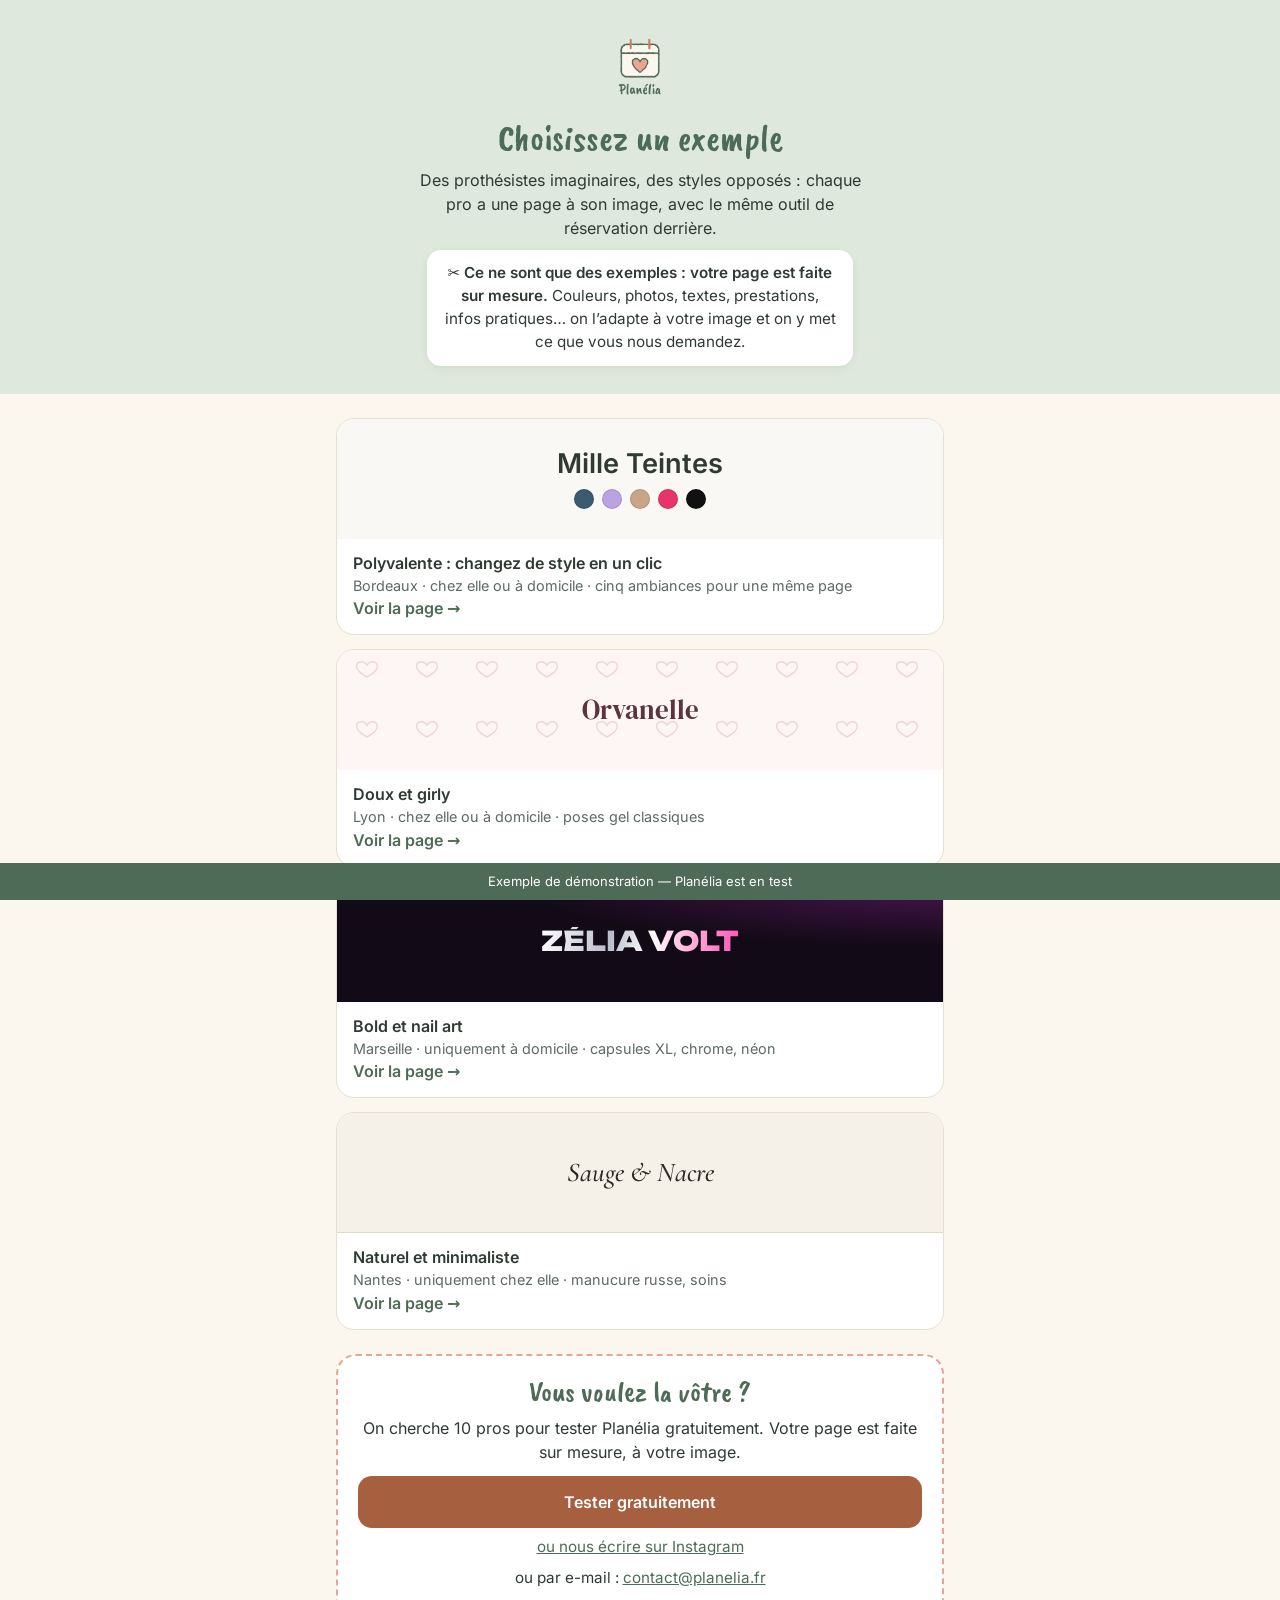
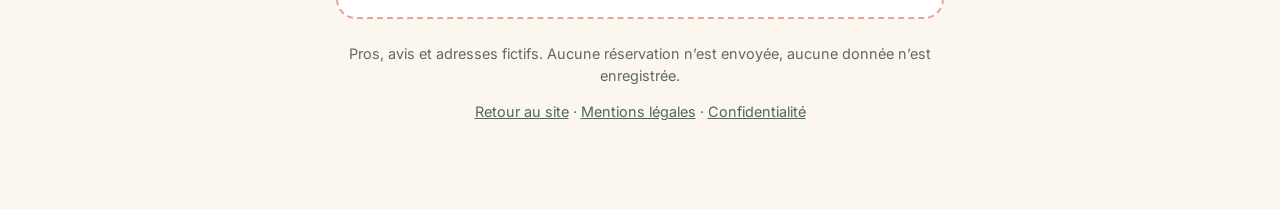
==== demo/index.html @ 1a38d979 "Web Analytics : jeton du site planelia.fr (public, visible dans la page) Co-Authored-By: Claude Opus" ====
<!doctype html>
<html lang="fr">
<head>
<meta charset="utf-8">
<meta http-equiv="Content-Security-Policy" content="default-src 'self'; script-src 'self' https://static.cloudflareinsights.com; style-src 'self' 'unsafe-inline'; img-src 'self' data:; font-src 'self'; connect-src https://cloudflareinsights.com; object-src 'none'; base-uri 'none'; form-action 'none'">
<meta name="viewport" content="width=device-width, initial-scale=1">
<meta name="robots" content="noindex">
<title>Planélia — exemples de pages</title>
<meta property="og:title" content="Planélia — exemples de pages de réservation">
<meta property="og:description" content="Quatre pros imaginaires, quatre styles : votre page est faite sur mesure, à votre image.">
<meta property="og:url" content="https://planelia.fr/demo/">
<meta property="og:type" content="website">
<meta property="og:site_name" content="Planélia">
<meta property="og:image" content="https://planelia.fr/og.png">
<meta property="og:image:width" content="1200">
<meta property="og:image:height" content="630">
<meta name="twitter:card" content="summary_large_image">
<link rel="icon" href="../logo.png">
<link rel="stylesheet" href="../assets/fonts/polices.css">
<style>
:root{--sauge:#4d6b57;--sauge-clair:#dfe8dc;--creme:#fbf6ee;--terra-fonce:#a65f3f;--texte:#2f3a33;--doux:#5f6a63}
*{box-sizing:border-box}
body{margin:0;background:var(--creme);color:var(--texte);font:16px/1.5 Inter,system-ui,sans-serif;padding-bottom:72px}
main{max-width:640px;margin:0 auto;padding:0 16px}
header{background:var(--sauge-clair);text-align:center;padding:24px 16px 28px}
.logo{display:inline-block}
header img{width:84px;height:84px}
h1{font:400 2.3rem/1.1 "Caveat Brush",cursive;color:var(--sauge);margin:4px 0 0}
header p{margin:10px auto 0;max-width:28em}
.cartes{display:grid;gap:14px;margin:24px 0}
.ex{display:block;text-decoration:none;color:inherit;border-radius:18px;overflow:hidden;border:1px solid #e6dfd3;background:#fff}
.ex .apercu{height:120px;display:grid;place-items:center;padding:12px;text-align:center}
.ex .apercu b{font-size:1.7rem;line-height:1.1}
.ex .txt{padding:12px 16px 14px}
.ex .txt span{color:var(--doux);font-size:.9rem;display:block}
.ex .txt em{font-style:normal;color:var(--sauge);font-weight:600}
.lea{background:#fdf6f5 url("data:image/svg+xml,%3Csvg xmlns='http://www.w3.org/2000/svg' width='60' height='60' fill='none' stroke='%23f0d6da' stroke-width='1.5'%3E%3Cpath d='M30 15c-4-6-12-3-10 3 1 4 10 9 10 9s9-5 10-9c2-6-6-9-10-3z'/%3E%3C/svg%3E")}
.lea b{font-family:"DM Serif Display",serif;font-weight:400;color:#5b3442}
.nova{background:radial-gradient(120% 90% at 100% 0,#4a1550,transparent 60%),#120a16}
.nova b{font-family:Unbounded,sans-serif;font-weight:800;text-transform:uppercase;background:linear-gradient(100deg,#fff,#b9bccb 35%,#fff 55%,#ff4fb0);-webkit-background-clip:text;background-clip:text;color:transparent}
.brin{background:#f6f1e8;border-bottom:1px solid #e1d9c8}
.brin b{font-family:"Cormorant Garamond",serif;font-style:italic;font-weight:500;color:#2b2a24;font-size:2rem}
.poly{background:#faf8f5}
.poly .pastilles{display:flex;gap:8px;justify-content:center;margin-top:10px}
.poly .pastilles i{width:20px;height:20px;border-radius:50%;border:1px solid rgba(0,0,0,.12)}
.poly b{font-family:Inter,system-ui,sans-serif;font-weight:600;color:var(--texte);font-size:1.5rem}
.mesure{background:#fff;border-radius:14px;padding:12px 16px;font-size:.95rem;box-shadow:0 2px 10px rgba(0,0,0,.06)}
.pro{background:#fff;border:2px dashed var(--rose,#e8a596);border-radius:20px;padding:20px;margin:24px 0;text-align:center}
.pro b{font:400 1.8rem/1.1 "Caveat Brush",cursive;color:var(--sauge)}
.pro p{margin:8px 0}
.pro .go{display:block;background:var(--terra-fonce);color:#fff;text-decoration:none;font-weight:600;border-radius:14px;padding:14px;margin-top:12px}
.pro .mail{font-size:.95rem}
.pro .mail a{color:var(--sauge)}
.note{color:var(--doux);font-size:.9rem;text-align:center}
.note a{color:var(--sauge)}
.bandeau{position:fixed;left:0;right:0;bottom:0;background:var(--sauge);color:#fff;text-align:center;font-size:13px;padding:9px 16px}
.bandeau a{color:#fff}
</style>
</head>
<body>
<header>
  <a class="logo" href="https://planelia.fr/"><img src="../logo.png" alt="Planélia, accueil"></a>
  <h1>Choisissez un exemple</h1>
  <p>Des prothésistes imaginaires, des styles opposés : chaque pro a une page à son image, avec le même outil de réservation derrière.</p>
  <p class="mesure">✂️ <b>Ce ne sont que des exemples&nbsp;: votre page est faite sur mesure.</b> Couleurs, photos, textes, prestations, infos pratiques… on l’adapte à votre image et on y met ce que vous nous demandez.</p>
</header>
<main>
  <div class="cartes">
    <a class="ex" href="polyvalente/index.html"><div class="apercu poly"><div><b>Mille Teintes</b><div class="pastilles" aria-hidden="true"><i style="background:#3d5a73"></i><i style="background:#b9a3e3"></i><i style="background:#c9a487"></i><i style="background:#e8336b"></i><i style="background:#111111"></i></div></div></div>
      <div class="txt"><strong>Polyvalente : changez de style en un clic</strong><span>Bordeaux · chez elle ou à domicile · cinq ambiances pour une même page</span><em>Voir la page →</em></div></a>
    <a class="ex" href="lea/index.html"><div class="apercu lea"><b>Orvanelle</b></div>
      <div class="txt"><strong>Doux et girly</strong><span>Lyon · chez elle ou à domicile · poses gel classiques</span><em>Voir la page →</em></div></a>
    <a class="ex" href="zelia/index.html"><div class="apercu nova"><b>Zélia Volt</b></div>
      <div class="txt"><strong>Bold et nail art</strong><span>Marseille · uniquement à domicile · capsules XL, chrome, néon</span><em>Voir la page →</em></div></a>
    <a class="ex" href="olive/index.html"><div class="apercu brin"><b>Sauge &amp; Nacre</b></div>
      <div class="txt"><strong>Naturel et minimaliste</strong><span>Nantes · uniquement chez elle · manucure russe, soins</span><em>Voir la page →</em></div></a>
  </div>
  <div class="pro"><b>Vous voulez la vôtre ?</b><p>On cherche 10&nbsp;pros pour tester Planélia gratuitement. Votre page est faite sur mesure, à votre image.</p><a class="go" href="https://tally.so/r/gDRAOJ?ref=demo" rel="noopener">Tester gratuitement</a><p class="mail"><a href="https://www.instagram.com/planelia.fr/" rel="noopener">ou nous écrire sur Instagram</a></p><p class="mail">ou par e-mail : <a href="mailto:contact@planelia.fr">contact@planelia.fr</a></p></div>
  <p class="note">Pros, avis et adresses fictifs. Aucune réservation n’est envoyée, aucune donnée n’est enregistrée.</p>
  <p class="note"><a href="../index.html">Retour au site</a> · <a href="../mentions-legales.html">Mentions légales</a> · <a href="../confidentialite.html">Confidentialité</a></p>
</main>
<div class="bandeau">Exemple de démonstration — Planélia est en test</div>
<script defer src="https://static.cloudflareinsights.com/beacon.min.js" data-cf-beacon='{"token": "97c04b8fa79a458eb1ad6857334ec16c"}'></script>
</body>
</html>
---- assets/fonts/polices.css ----
/* Polices hébergées sur le site (sous-ensemble latin, licence SIL OFL). Aucune requête vers Google. */
@font-face{font-family:"Caveat Brush";font-style:normal;font-weight:400;font-display:swap;src:url(CaveatBrush-400.woff2) format("woff2");unicode-range:U+0000-00FF, U+0131, U+0152-0153, U+02BB-02BC, U+02C6, U+02DA, U+02DC, U+0304, U+0308, U+0329, U+2000-206F, U+20AC, U+2122, U+2191, U+2193, U+2212, U+2215, U+FEFF, U+FFFD}
@font-face{font-family:"Cormorant Garamond";font-style:italic;font-weight:500;font-display:swap;src:url(CormorantGaramond-i500.woff2) format("woff2");unicode-range:U+0000-00FF, U+0131, U+0152-0153, U+02BB-02BC, U+02C6, U+02DA, U+02DC, U+0304, U+0308, U+0329, U+2000-206F, U+20AC, U+2122, U+2191, U+2193, U+2212, U+2215, U+FEFF, U+FFFD}
@font-face{font-family:"Cormorant Garamond";font-style:normal;font-weight:500;font-display:swap;src:url(CormorantGaramond-500.woff2) format("woff2");unicode-range:U+0000-00FF, U+0131, U+0152-0153, U+02BB-02BC, U+02C6, U+02DA, U+02DC, U+0304, U+0308, U+0329, U+2000-206F, U+20AC, U+2122, U+2191, U+2193, U+2212, U+2215, U+FEFF, U+FFFD}
@font-face{font-family:"DM Serif Display";font-style:normal;font-weight:400;font-display:swap;src:url(DMSerifDisplay-400.woff2) format("woff2");unicode-range:U+0000-00FF, U+0131, U+0152-0153, U+02BB-02BC, U+02C6, U+02DA, U+02DC, U+0304, U+0308, U+0329, U+2000-206F, U+20AC, U+2122, U+2191, U+2193, U+2212, U+2215, U+FEFF, U+FFFD}
@font-face{font-family:"Inter";font-style:normal;font-weight:400;font-display:swap;src:url(Inter-400.woff2) format("woff2");unicode-range:U+0000-00FF, U+0131, U+0152-0153, U+02BB-02BC, U+02C6, U+02DA, U+02DC, U+0304, U+0308, U+0329, U+2000-206F, U+20AC, U+2122, U+2191, U+2193, U+2212, U+2215, U+FEFF, U+FFFD}
@font-face{font-family:"Inter";font-style:normal;font-weight:500;font-display:swap;src:url(Inter-400.woff2) format("woff2");unicode-range:U+0000-00FF, U+0131, U+0152-0153, U+02BB-02BC, U+02C6, U+02DA, U+02DC, U+0304, U+0308, U+0329, U+2000-206F, U+20AC, U+2122, U+2191, U+2193, U+2212, U+2215, U+FEFF, U+FFFD}
@font-face{font-family:"Inter";font-style:normal;font-weight:600;font-display:swap;src:url(Inter-400.woff2) format("woff2");unicode-range:U+0000-00FF, U+0131, U+0152-0153, U+02BB-02BC, U+02C6, U+02DA, U+02DC, U+0304, U+0308, U+0329, U+2000-206F, U+20AC, U+2122, U+2191, U+2193, U+2212, U+2215, U+FEFF, U+FFFD}
@font-face{font-family:"Jost";font-style:normal;font-weight:400;font-display:swap;src:url(Jost-400.woff2) format("woff2");unicode-range:U+0000-00FF, U+0131, U+0152-0153, U+02BB-02BC, U+02C6, U+02DA, U+02DC, U+0304, U+0308, U+0329, U+2000-206F, U+20AC, U+2122, U+2191, U+2193, U+2212, U+2215, U+FEFF, U+FFFD}
@font-face{font-family:"Jost";font-style:normal;font-weight:500;font-display:swap;src:url(Jost-400.woff2) format("woff2");unicode-range:U+0000-00FF, U+0131, U+0152-0153, U+02BB-02BC, U+02C6, U+02DA, U+02DC, U+0304, U+0308, U+0329, U+2000-206F, U+20AC, U+2122, U+2191, U+2193, U+2212, U+2215, U+FEFF, U+FFFD}
@font-face{font-family:"Space Grotesk";font-style:normal;font-weight:400;font-display:swap;src:url(SpaceGrotesk-400.woff2) format("woff2");unicode-range:U+0000-00FF, U+0131, U+0152-0153, U+02BB-02BC, U+02C6, U+02DA, U+02DC, U+0304, U+0308, U+0329, U+2000-206F, U+20AC, U+2122, U+2191, U+2193, U+2212, U+2215, U+FEFF, U+FFFD}
@font-face{font-family:"Space Grotesk";font-style:normal;font-weight:500;font-display:swap;src:url(SpaceGrotesk-400.woff2) format("woff2");unicode-range:U+0000-00FF, U+0131, U+0152-0153, U+02BB-02BC, U+02C6, U+02DA, U+02DC, U+0304, U+0308, U+0329, U+2000-206F, U+20AC, U+2122, U+2191, U+2193, U+2212, U+2215, U+FEFF, U+FFFD}
@font-face{font-family:"Space Grotesk";font-style:normal;font-weight:700;font-display:swap;src:url(SpaceGrotesk-400.woff2) format("woff2");unicode-range:U+0000-00FF, U+0131, U+0152-0153, U+02BB-02BC, U+02C6, U+02DA, U+02DC, U+0304, U+0308, U+0329, U+2000-206F, U+20AC, U+2122, U+2191, U+2193, U+2212, U+2215, U+FEFF, U+FFFD}
@font-face{font-family:"Unbounded";font-style:normal;font-weight:800;font-display:swap;src:url(Unbounded-800.woff2) format("woff2");unicode-range:U+0000-00FF, U+0131, U+0152-0153, U+02BB-02BC, U+02C6, U+02DA, U+02DC, U+0304, U+0308, U+0329, U+2000-206F, U+20AC, U+2122, U+2191, U+2193, U+2212, U+2215, U+FEFF, U+FFFD}
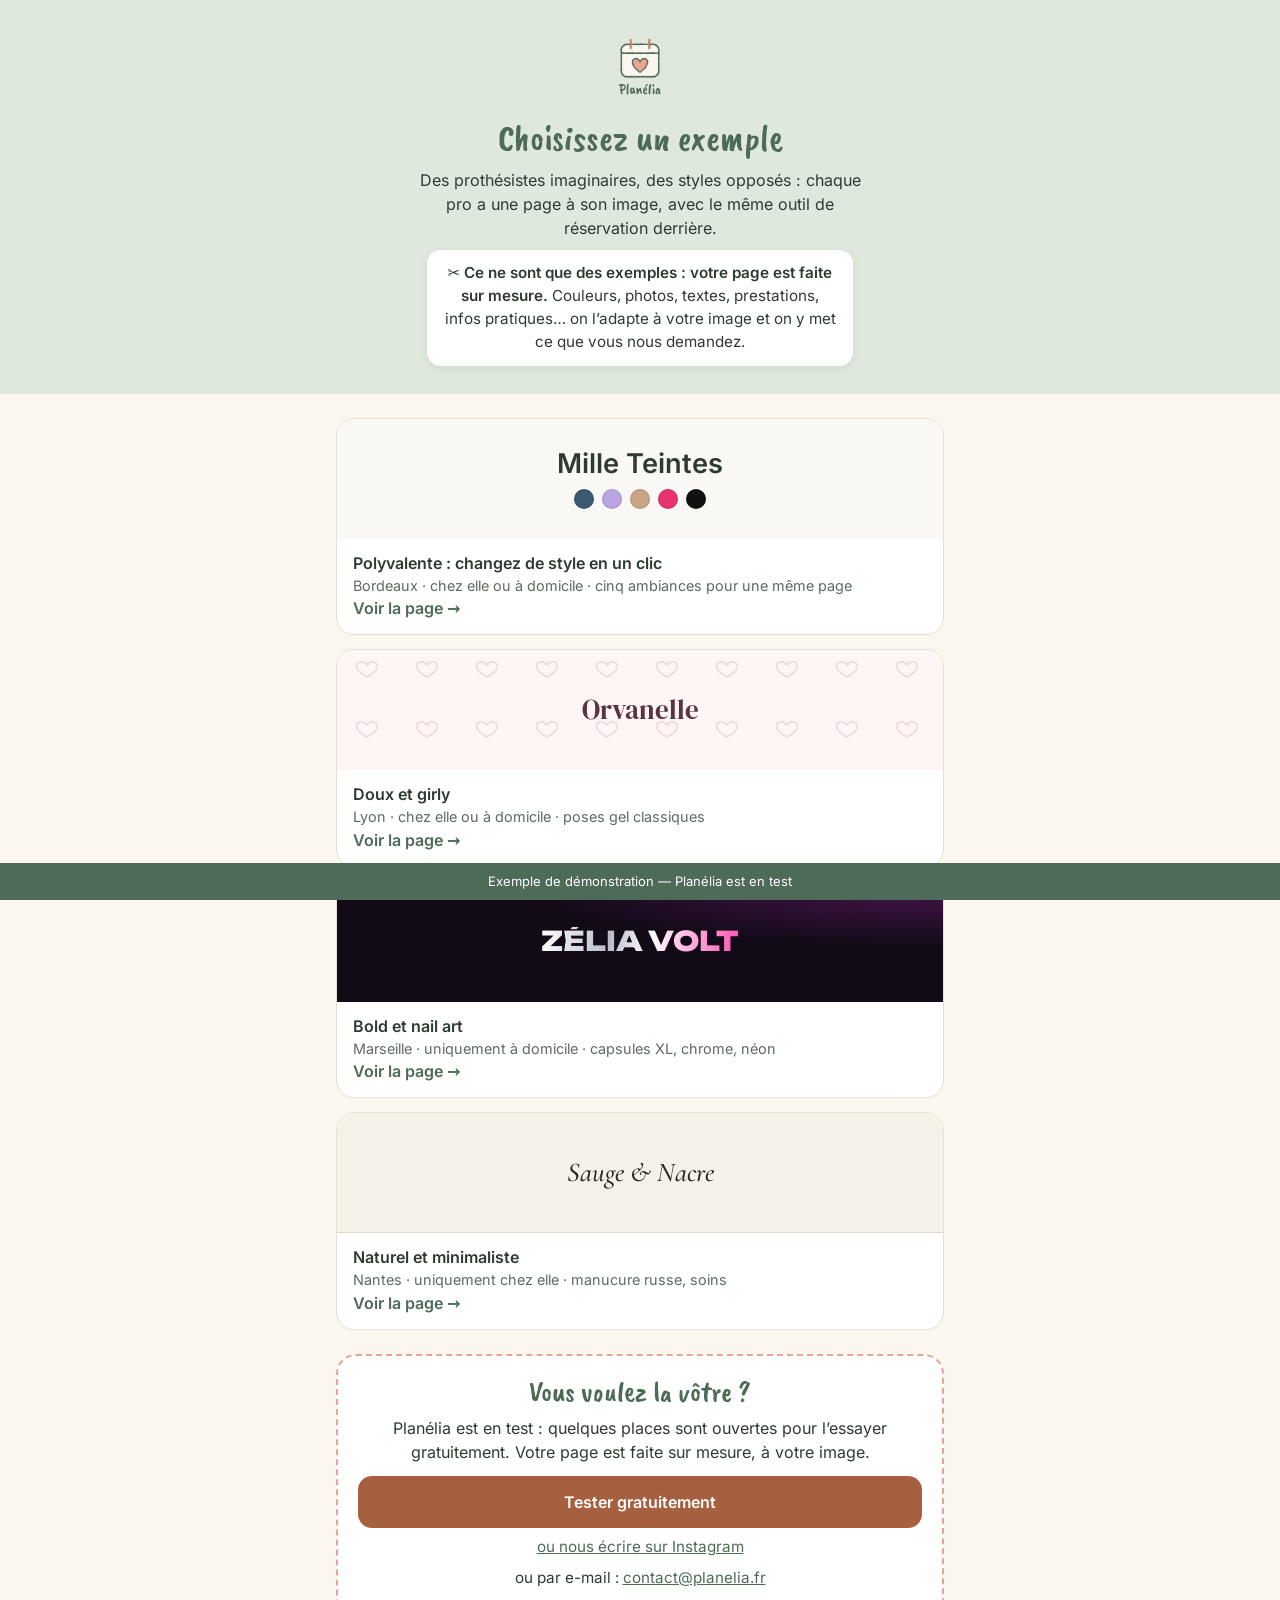
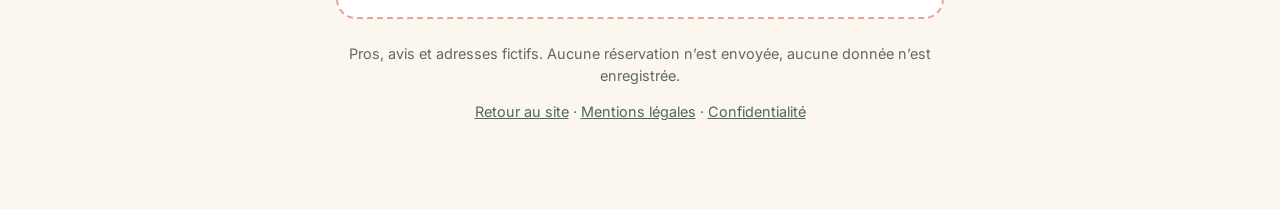
==== commit 6674eedf: "Parcours gratuit SITE-1 : plus d'abonnement ni de prix annoncé, places limitées sans nombre, sans ca" ====
--- a/demo/index.html
+++ b/demo/index.html
@@ -1,85 +1,85 @@
-<!doctype html>
-<html lang="fr">
-<head>
-<meta charset="utf-8">
-<meta http-equiv="Content-Security-Policy" content="default-src 'self'; script-src 'self' https://static.cloudflareinsights.com; style-src 'self' 'unsafe-inline'; img-src 'self' data:; font-src 'self'; connect-src https://cloudflareinsights.com; object-src 'none'; base-uri 'none'; form-action 'none'">
-<meta name="viewport" content="width=device-width, initial-scale=1">
-<meta name="robots" content="noindex">
-<title>Planélia — exemples de pages</title>
-<meta property="og:title" content="Planélia — exemples de pages de réservation">
-<meta property="og:description" content="Quatre pros imaginaires, quatre styles : votre page est faite sur mesure, à votre image.">
-<meta property="og:url" content="https://planelia.fr/demo/">
-<meta property="og:type" content="website">
-<meta property="og:site_name" content="Planélia">
-<meta property="og:image" content="https://planelia.fr/og.png">
-<meta property="og:image:width" content="1200">
-<meta property="og:image:height" content="630">
-<meta name="twitter:card" content="summary_large_image">
-<link rel="icon" href="../logo.png">
-<link rel="stylesheet" href="../assets/fonts/polices.css">
-<style>
-:root{--sauge:#4d6b57;--sauge-clair:#dfe8dc;--creme:#fbf6ee;--terra-fonce:#a65f3f;--texte:#2f3a33;--doux:#5f6a63}
-*{box-sizing:border-box}
-body{margin:0;background:var(--creme);color:var(--texte);font:16px/1.5 Inter,system-ui,sans-serif;padding-bottom:72px}
-main{max-width:640px;margin:0 auto;padding:0 16px}
-header{background:var(--sauge-clair);text-align:center;padding:24px 16px 28px}
-.logo{display:inline-block}
-header img{width:84px;height:84px}
-h1{font:400 2.3rem/1.1 "Caveat Brush",cursive;color:var(--sauge);margin:4px 0 0}
-header p{margin:10px auto 0;max-width:28em}
-.cartes{display:grid;gap:14px;margin:24px 0}
-.ex{display:block;text-decoration:none;color:inherit;border-radius:18px;overflow:hidden;border:1px solid #e6dfd3;background:#fff}
-.ex .apercu{height:120px;display:grid;place-items:center;padding:12px;text-align:center}
-.ex .apercu b{font-size:1.7rem;line-height:1.1}
-.ex .txt{padding:12px 16px 14px}
-.ex .txt span{color:var(--doux);font-size:.9rem;display:block}
-.ex .txt em{font-style:normal;color:var(--sauge);font-weight:600}
-.lea{background:#fdf6f5 url("data:image/svg+xml,%3Csvg xmlns='http://www.w3.org/2000/svg' width='60' height='60' fill='none' stroke='%23f0d6da' stroke-width='1.5'%3E%3Cpath d='M30 15c-4-6-12-3-10 3 1 4 10 9 10 9s9-5 10-9c2-6-6-9-10-3z'/%3E%3C/svg%3E")}
-.lea b{font-family:"DM Serif Display",serif;font-weight:400;color:#5b3442}
-.nova{background:radial-gradient(120% 90% at 100% 0,#4a1550,transparent 60%),#120a16}
-.nova b{font-family:Unbounded,sans-serif;font-weight:800;text-transform:uppercase;background:linear-gradient(100deg,#fff,#b9bccb 35%,#fff 55%,#ff4fb0);-webkit-background-clip:text;background-clip:text;color:transparent}
-.brin{background:#f6f1e8;border-bottom:1px solid #e1d9c8}
-.brin b{font-family:"Cormorant Garamond",serif;font-style:italic;font-weight:500;color:#2b2a24;font-size:2rem}
-.poly{background:#faf8f5}
-.poly .pastilles{display:flex;gap:8px;justify-content:center;margin-top:10px}
-.poly .pastilles i{width:20px;height:20px;border-radius:50%;border:1px solid rgba(0,0,0,.12)}
-.poly b{font-family:Inter,system-ui,sans-serif;font-weight:600;color:var(--texte);font-size:1.5rem}
-.mesure{background:#fff;border-radius:14px;padding:12px 16px;font-size:.95rem;box-shadow:0 2px 10px rgba(0,0,0,.06)}
-.pro{background:#fff;border:2px dashed var(--rose,#e8a596);border-radius:20px;padding:20px;margin:24px 0;text-align:center}
-.pro b{font:400 1.8rem/1.1 "Caveat Brush",cursive;color:var(--sauge)}
-.pro p{margin:8px 0}
-.pro .go{display:block;background:var(--terra-fonce);color:#fff;text-decoration:none;font-weight:600;border-radius:14px;padding:14px;margin-top:12px}
-.pro .mail{font-size:.95rem}
-.pro .mail a{color:var(--sauge)}
-.note{color:var(--doux);font-size:.9rem;text-align:center}
-.note a{color:var(--sauge)}
-.bandeau{position:fixed;left:0;right:0;bottom:0;background:var(--sauge);color:#fff;text-align:center;font-size:13px;padding:9px 16px}
-.bandeau a{color:#fff}
-</style>
-</head>
-<body>
-<header>
-  <a class="logo" href="https://planelia.fr/"><img src="../logo.png" alt="Planélia, accueil"></a>
-  <h1>Choisissez un exemple</h1>
-  <p>Des prothésistes imaginaires, des styles opposés : chaque pro a une page à son image, avec le même outil de réservation derrière.</p>
-  <p class="mesure">✂️ <b>Ce ne sont que des exemples&nbsp;: votre page est faite sur mesure.</b> Couleurs, photos, textes, prestations, infos pratiques… on l’adapte à votre image et on y met ce que vous nous demandez.</p>
-</header>
-<main>
-  <div class="cartes">
-    <a class="ex" href="polyvalente/index.html"><div class="apercu poly"><div><b>Mille Teintes</b><div class="pastilles" aria-hidden="true"><i style="background:#3d5a73"></i><i style="background:#b9a3e3"></i><i style="background:#c9a487"></i><i style="background:#e8336b"></i><i style="background:#111111"></i></div></div></div>
-      <div class="txt"><strong>Polyvalente : changez de style en un clic</strong><span>Bordeaux · chez elle ou à domicile · cinq ambiances pour une même page</span><em>Voir la page →</em></div></a>
-    <a class="ex" href="lea/index.html"><div class="apercu lea"><b>Orvanelle</b></div>
-      <div class="txt"><strong>Doux et girly</strong><span>Lyon · chez elle ou à domicile · poses gel classiques</span><em>Voir la page →</em></div></a>
-    <a class="ex" href="zelia/index.html"><div class="apercu nova"><b>Zélia Volt</b></div>
-      <div class="txt"><strong>Bold et nail art</strong><span>Marseille · uniquement à domicile · capsules XL, chrome, néon</span><em>Voir la page →</em></div></a>
-    <a class="ex" href="olive/index.html"><div class="apercu brin"><b>Sauge &amp; Nacre</b></div>
-      <div class="txt"><strong>Naturel et minimaliste</strong><span>Nantes · uniquement chez elle · manucure russe, soins</span><em>Voir la page →</em></div></a>
-  </div>
-  <div class="pro"><b>Vous voulez la vôtre ?</b><p>On cherche 10&nbsp;pros pour tester Planélia gratuitement. Votre page est faite sur mesure, à votre image.</p><a class="go" href="https://tally.so/r/gDRAOJ?ref=demo" rel="noopener">Tester gratuitement</a><p class="mail"><a href="https://www.instagram.com/planelia.fr/" rel="noopener">ou nous écrire sur Instagram</a></p><p class="mail">ou par e-mail : <a href="mailto:contact@planelia.fr">contact@planelia.fr</a></p></div>
-  <p class="note">Pros, avis et adresses fictifs. Aucune réservation n’est envoyée, aucune donnée n’est enregistrée.</p>
-  <p class="note"><a href="../index.html">Retour au site</a> · <a href="../mentions-legales.html">Mentions légales</a> · <a href="../confidentialite.html">Confidentialité</a></p>
-</main>
-<div class="bandeau">Exemple de démonstration — Planélia est en test</div>
-<script defer src="https://static.cloudflareinsights.com/beacon.min.js" data-cf-beacon='{"token": "97c04b8fa79a458eb1ad6857334ec16c"}'></script>
-</body>
-</html>
+<!doctype html>
+<html lang="fr">
+<head>
+<meta charset="utf-8">
+<meta http-equiv="Content-Security-Policy" content="default-src 'self'; script-src 'self' https://static.cloudflareinsights.com; style-src 'self' 'unsafe-inline'; img-src 'self' data:; font-src 'self'; connect-src https://cloudflareinsights.com; object-src 'none'; base-uri 'none'; form-action 'none'">
+<meta name="viewport" content="width=device-width, initial-scale=1">
+<meta name="robots" content="noindex">
+<title>Planélia — exemples de pages</title>
+<meta property="og:title" content="Planélia — exemples de pages de réservation">
+<meta property="og:description" content="Quatre pros imaginaires, quatre styles : votre page est faite sur mesure, à votre image.">
+<meta property="og:url" content="https://planelia.fr/demo/">
+<meta property="og:type" content="website">
+<meta property="og:site_name" content="Planélia">
+<meta property="og:image" content="https://planelia.fr/og.png">
+<meta property="og:image:width" content="1200">
+<meta property="og:image:height" content="630">
+<meta name="twitter:card" content="summary_large_image">
+<link rel="icon" href="../logo.png">
+<link rel="stylesheet" href="../assets/fonts/polices.css">
+<style>
+:root{--sauge:#4d6b57;--sauge-clair:#dfe8dc;--creme:#fbf6ee;--terra-fonce:#a65f3f;--texte:#2f3a33;--doux:#5f6a63}
+*{box-sizing:border-box}
+body{margin:0;background:var(--creme);color:var(--texte);font:16px/1.5 Inter,system-ui,sans-serif;padding-bottom:72px}
+main{max-width:640px;margin:0 auto;padding:0 16px}
+header{background:var(--sauge-clair);text-align:center;padding:24px 16px 28px}
+.logo{display:inline-block}
+header img{width:84px;height:84px}
+h1{font:400 2.3rem/1.1 "Caveat Brush",cursive;color:var(--sauge);margin:4px 0 0}
+header p{margin:10px auto 0;max-width:28em}
+.cartes{display:grid;gap:14px;margin:24px 0}
+.ex{display:block;text-decoration:none;color:inherit;border-radius:18px;overflow:hidden;border:1px solid #e6dfd3;background:#fff}
+.ex .apercu{height:120px;display:grid;place-items:center;padding:12px;text-align:center}
+.ex .apercu b{font-size:1.7rem;line-height:1.1}
+.ex .txt{padding:12px 16px 14px}
+.ex .txt span{color:var(--doux);font-size:.9rem;display:block}
+.ex .txt em{font-style:normal;color:var(--sauge);font-weight:600}
+.lea{background:#fdf6f5 url("data:image/svg+xml,%3Csvg xmlns='http://www.w3.org/2000/svg' width='60' height='60' fill='none' stroke='%23f0d6da' stroke-width='1.5'%3E%3Cpath d='M30 15c-4-6-12-3-10 3 1 4 10 9 10 9s9-5 10-9c2-6-6-9-10-3z'/%3E%3C/svg%3E")}
+.lea b{font-family:"DM Serif Display",serif;font-weight:400;color:#5b3442}
+.nova{background:radial-gradient(120% 90% at 100% 0,#4a1550,transparent 60%),#120a16}
+.nova b{font-family:Unbounded,sans-serif;font-weight:800;text-transform:uppercase;background:linear-gradient(100deg,#fff,#b9bccb 35%,#fff 55%,#ff4fb0);-webkit-background-clip:text;background-clip:text;color:transparent}
+.brin{background:#f6f1e8;border-bottom:1px solid #e1d9c8}
+.brin b{font-family:"Cormorant Garamond",serif;font-style:italic;font-weight:500;color:#2b2a24;font-size:2rem}
+.poly{background:#faf8f5}
+.poly .pastilles{display:flex;gap:8px;justify-content:center;margin-top:10px}
+.poly .pastilles i{width:20px;height:20px;border-radius:50%;border:1px solid rgba(0,0,0,.12)}
+.poly b{font-family:Inter,system-ui,sans-serif;font-weight:600;color:var(--texte);font-size:1.5rem}
+.mesure{background:#fff;border-radius:14px;padding:12px 16px;font-size:.95rem;box-shadow:0 2px 10px rgba(0,0,0,.06)}
+.pro{background:#fff;border:2px dashed var(--rose,#e8a596);border-radius:20px;padding:20px;margin:24px 0;text-align:center}
+.pro b{font:400 1.8rem/1.1 "Caveat Brush",cursive;color:var(--sauge)}
+.pro p{margin:8px 0}
+.pro .go{display:block;background:var(--terra-fonce);color:#fff;text-decoration:none;font-weight:600;border-radius:14px;padding:14px;margin-top:12px}
+.pro .mail{font-size:.95rem}
+.pro .mail a{color:var(--sauge)}
+.note{color:var(--doux);font-size:.9rem;text-align:center}
+.note a{color:var(--sauge)}
+.bandeau{position:fixed;left:0;right:0;bottom:0;background:var(--sauge);color:#fff;text-align:center;font-size:13px;padding:9px 16px}
+.bandeau a{color:#fff}
+</style>
+</head>
+<body>
+<header>
+  <a class="logo" href="https://planelia.fr/"><img src="../logo.png" alt="Planélia, accueil"></a>
+  <h1>Choisissez un exemple</h1>
+  <p>Des prothésistes imaginaires, des styles opposés : chaque pro a une page à son image, avec le même outil de réservation derrière.</p>
+  <p class="mesure">✂️ <b>Ce ne sont que des exemples&nbsp;: votre page est faite sur mesure.</b> Couleurs, photos, textes, prestations, infos pratiques… on l’adapte à votre image et on y met ce que vous nous demandez.</p>
+</header>
+<main>
+  <div class="cartes">
+    <a class="ex" href="polyvalente/index.html"><div class="apercu poly"><div><b>Mille Teintes</b><div class="pastilles" aria-hidden="true"><i style="background:#3d5a73"></i><i style="background:#b9a3e3"></i><i style="background:#c9a487"></i><i style="background:#e8336b"></i><i style="background:#111111"></i></div></div></div>
+      <div class="txt"><strong>Polyvalente : changez de style en un clic</strong><span>Bordeaux · chez elle ou à domicile · cinq ambiances pour une même page</span><em>Voir la page →</em></div></a>
+    <a class="ex" href="lea/index.html"><div class="apercu lea"><b>Orvanelle</b></div>
+      <div class="txt"><strong>Doux et girly</strong><span>Lyon · chez elle ou à domicile · poses gel classiques</span><em>Voir la page →</em></div></a>
+    <a class="ex" href="zelia/index.html"><div class="apercu nova"><b>Zélia Volt</b></div>
+      <div class="txt"><strong>Bold et nail art</strong><span>Marseille · uniquement à domicile · capsules XL, chrome, néon</span><em>Voir la page →</em></div></a>
+    <a class="ex" href="olive/index.html"><div class="apercu brin"><b>Sauge &amp; Nacre</b></div>
+      <div class="txt"><strong>Naturel et minimaliste</strong><span>Nantes · uniquement chez elle · manucure russe, soins</span><em>Voir la page →</em></div></a>
+  </div>
+  <div class="pro"><b>Vous voulez la vôtre ?</b><p>Planélia est en test : quelques places sont ouvertes pour l’essayer gratuitement. Votre page est faite sur mesure, à votre image.</p><a class="go" href="https://tally.so/r/gDRAOJ?ref=demo" rel="noopener">Tester gratuitement</a><p class="mail"><a href="https://www.instagram.com/planelia.fr/" rel="noopener">ou nous écrire sur Instagram</a></p><p class="mail">ou par e-mail : <a href="mailto:contact@planelia.fr">contact@planelia.fr</a></p></div>
+  <p class="note">Pros, avis et adresses fictifs. Aucune réservation n’est envoyée, aucune donnée n’est enregistrée.</p>
+  <p class="note"><a href="../index.html">Retour au site</a> · <a href="../mentions-legales.html">Mentions légales</a> · <a href="../confidentialite.html">Confidentialité</a></p>
+</main>
+<div class="bandeau">Exemple de démonstration — Planélia est en test</div>
+<script defer src="https://static.cloudflareinsights.com/beacon.min.js" data-cf-beacon='{"token": "97c04b8fa79a458eb1ad6857334ec16c"}'></script>
+</body>
+</html>
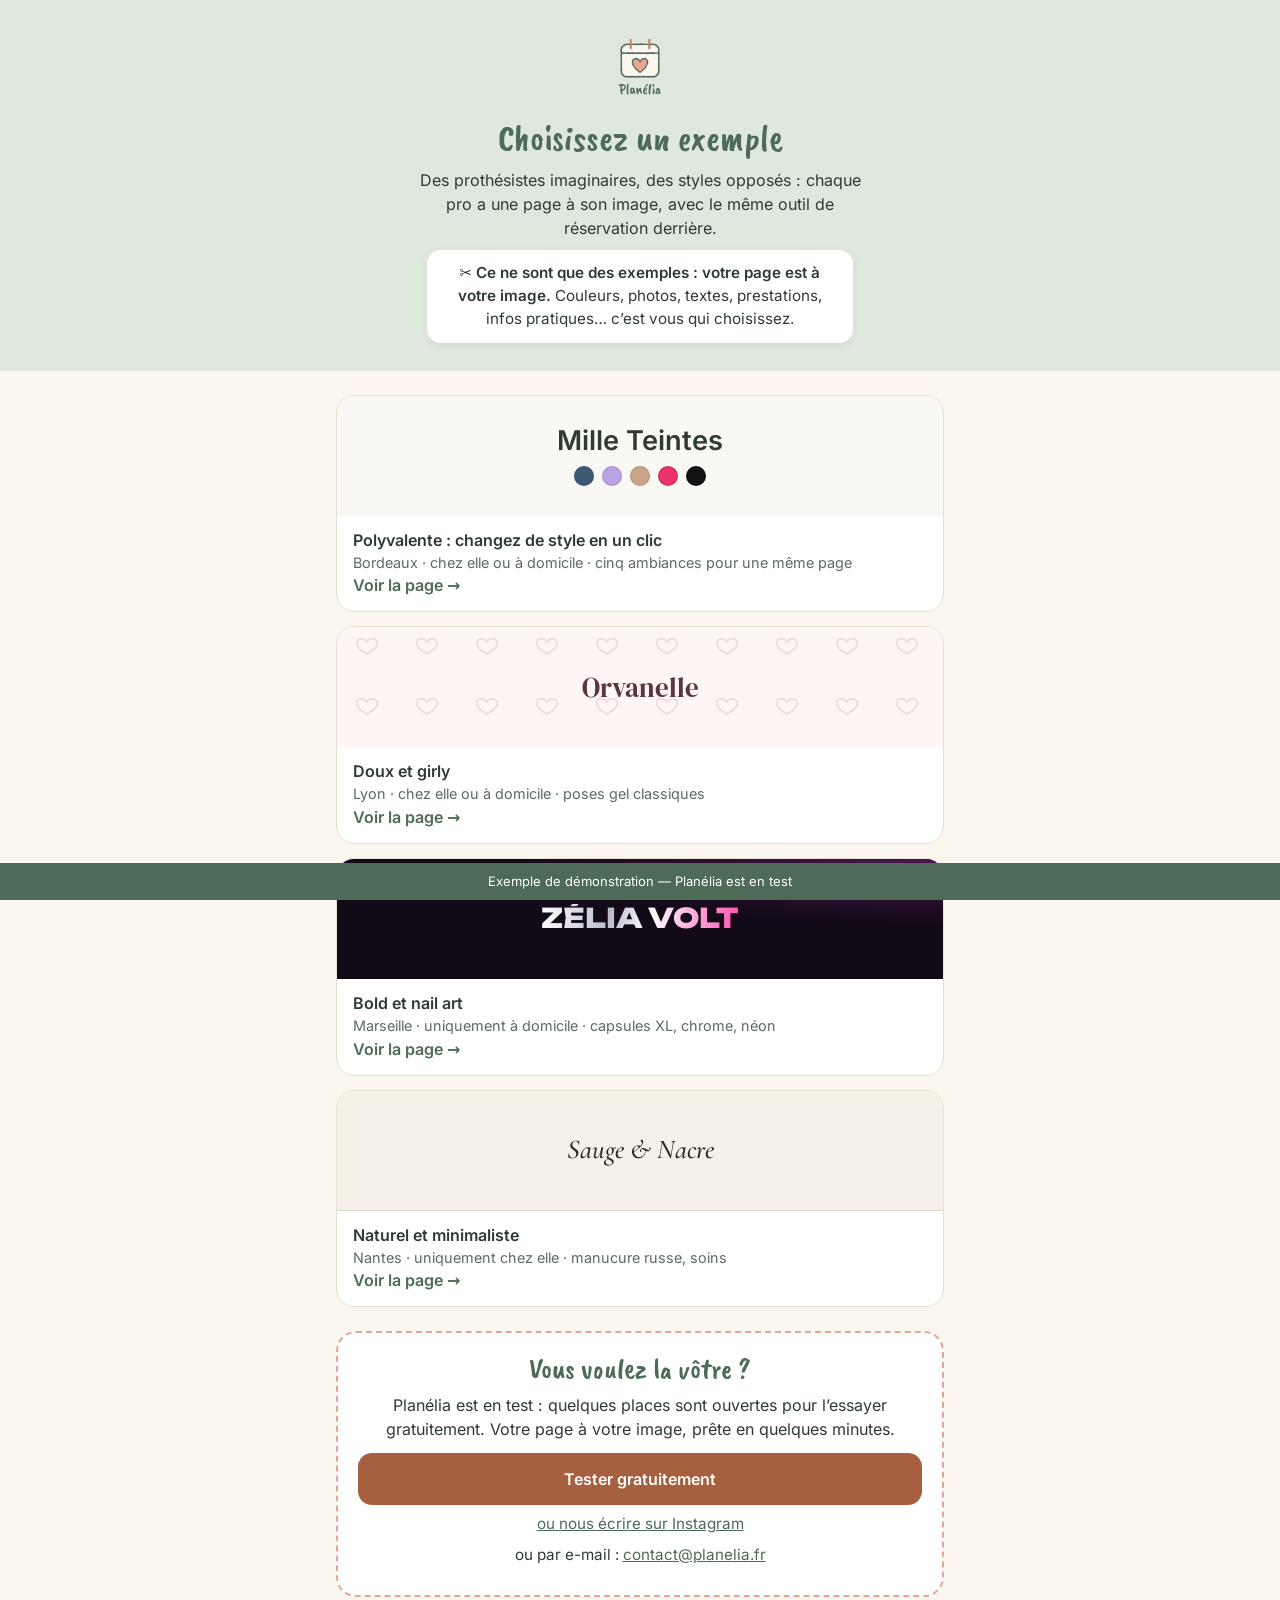
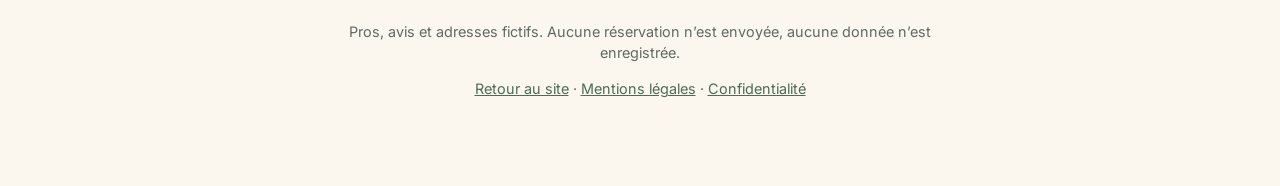
==== commit fd9f6540: "SITE-2 : boutons Tester vers la création de page (rdv.planelia.fr/pro/?creer), FAQ et textes « créée" ====
--- a/demo/index.html
+++ b/demo/index.html
@@ -7,7 +7,7 @@
 <meta name="robots" content="noindex">
 <title>Planélia — exemples de pages</title>
 <meta property="og:title" content="Planélia — exemples de pages de réservation">
-<meta property="og:description" content="Quatre pros imaginaires, quatre styles : votre page est faite sur mesure, à votre image.">
+<meta property="og:description" content="Quatre pros imaginaires, quatre styles : votre page, à votre image.">
 <meta property="og:url" content="https://planelia.fr/demo/">
 <meta property="og:type" content="website">
 <meta property="og:site_name" content="Planélia">
@@ -62,7 +62,7 @@
   <a class="logo" href="https://planelia.fr/"><img src="../logo.png" alt="Planélia, accueil"></a>
   <h1>Choisissez un exemple</h1>
   <p>Des prothésistes imaginaires, des styles opposés : chaque pro a une page à son image, avec le même outil de réservation derrière.</p>
-  <p class="mesure">✂️ <b>Ce ne sont que des exemples&nbsp;: votre page est faite sur mesure.</b> Couleurs, photos, textes, prestations, infos pratiques… on l’adapte à votre image et on y met ce que vous nous demandez.</p>
+  <p class="mesure">✂️ <b>Ce ne sont que des exemples&nbsp;: votre page est à votre image.</b> Couleurs, photos, textes, prestations, infos pratiques… c’est vous qui choisissez.</p>
 </header>
 <main>
   <div class="cartes">
@@ -75,7 +75,7 @@
     <a class="ex" href="olive/index.html"><div class="apercu brin"><b>Sauge &amp; Nacre</b></div>
       <div class="txt"><strong>Naturel et minimaliste</strong><span>Nantes · uniquement chez elle · manucure russe, soins</span><em>Voir la page →</em></div></a>
   </div>
-  <div class="pro"><b>Vous voulez la vôtre ?</b><p>Planélia est en test : quelques places sont ouvertes pour l’essayer gratuitement. Votre page est faite sur mesure, à votre image.</p><a class="go" href="https://tally.so/r/gDRAOJ?ref=demo" rel="noopener">Tester gratuitement</a><p class="mail"><a href="https://www.instagram.com/planelia.fr/" rel="noopener">ou nous écrire sur Instagram</a></p><p class="mail">ou par e-mail : <a href="mailto:contact@planelia.fr">contact@planelia.fr</a></p></div>
+  <div class="pro"><b>Vous voulez la vôtre ?</b><p>Planélia est en test : quelques places sont ouvertes pour l’essayer gratuitement. Votre page à votre image, prête en quelques minutes.</p><a class="go" href="https://rdv.planelia.fr/pro/?creer" rel="noopener">Tester gratuitement</a><p class="mail"><a href="https://www.instagram.com/planelia.fr/" rel="noopener">ou nous écrire sur Instagram</a></p><p class="mail">ou par e-mail : <a href="mailto:contact@planelia.fr">contact@planelia.fr</a></p></div>
   <p class="note">Pros, avis et adresses fictifs. Aucune réservation n’est envoyée, aucune donnée n’est enregistrée.</p>
   <p class="note"><a href="../index.html">Retour au site</a> · <a href="../mentions-legales.html">Mentions légales</a> · <a href="../confidentialite.html">Confidentialité</a></p>
 </main>
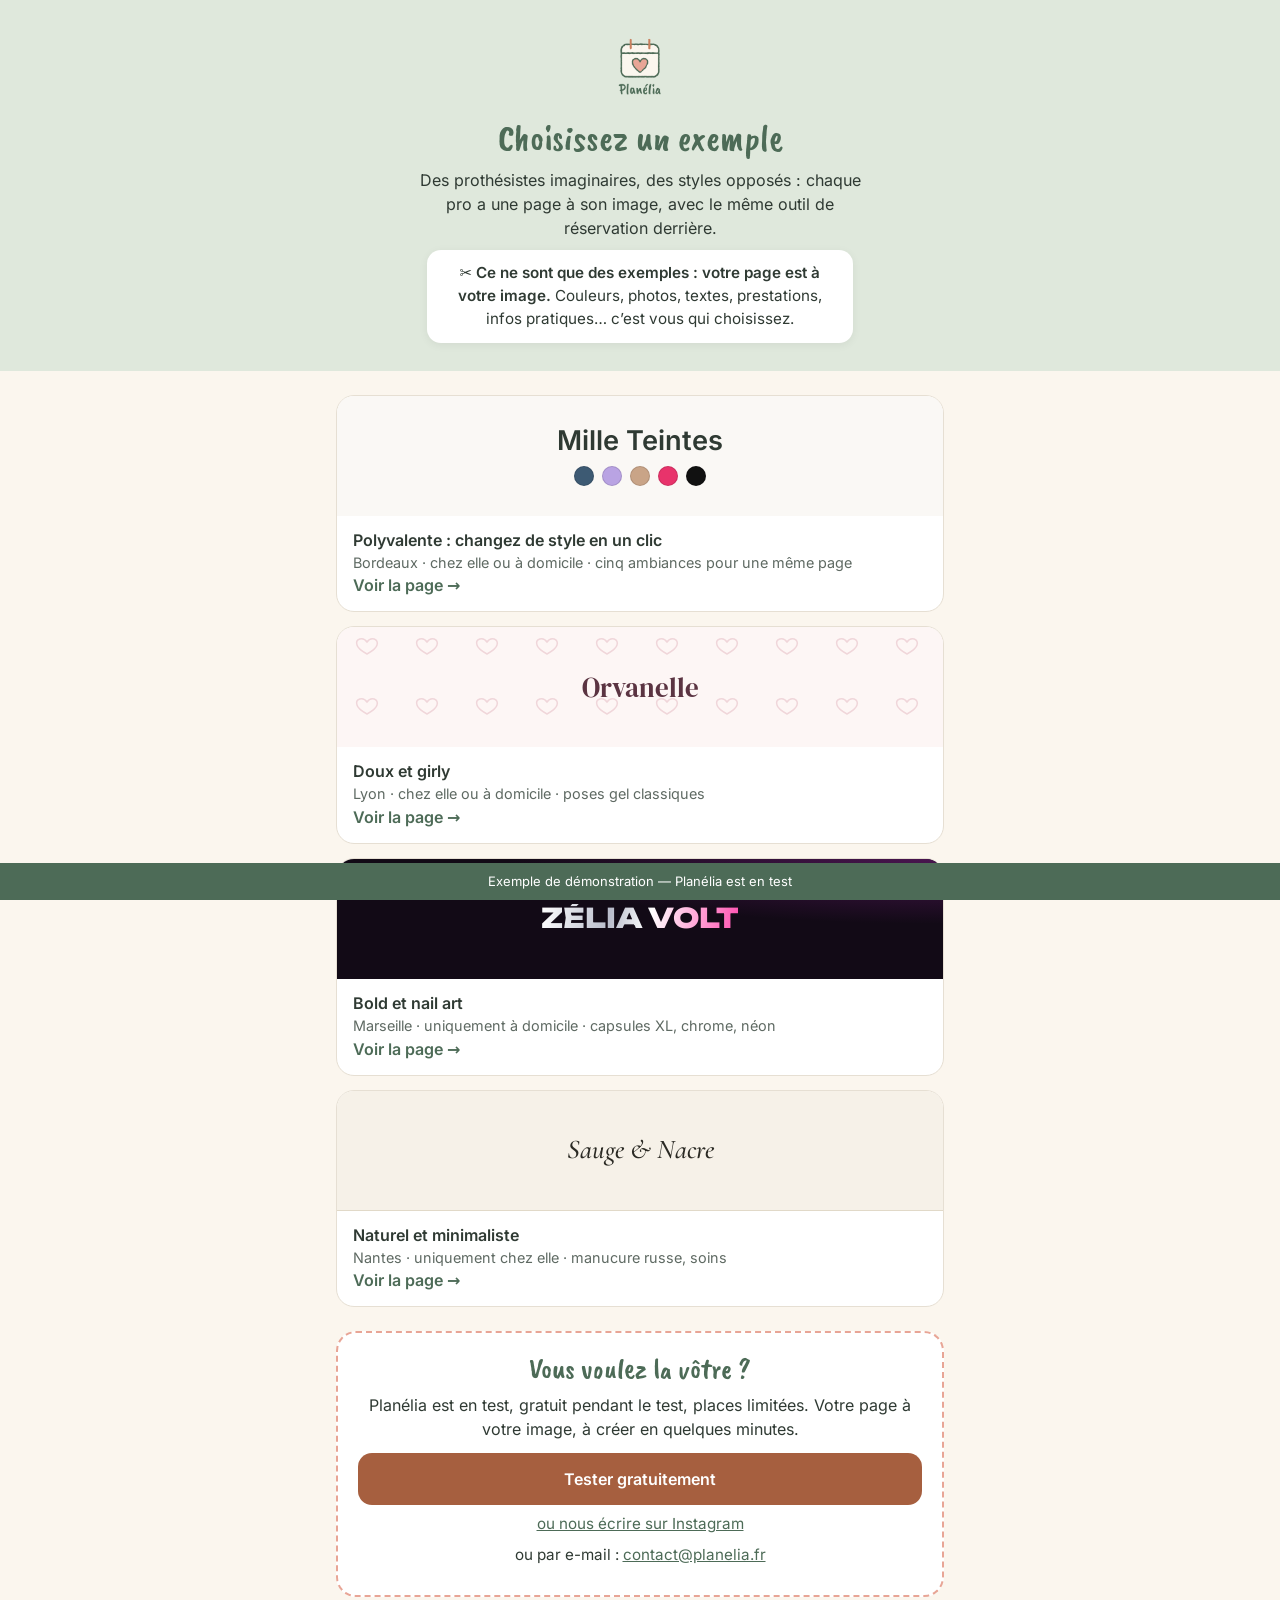
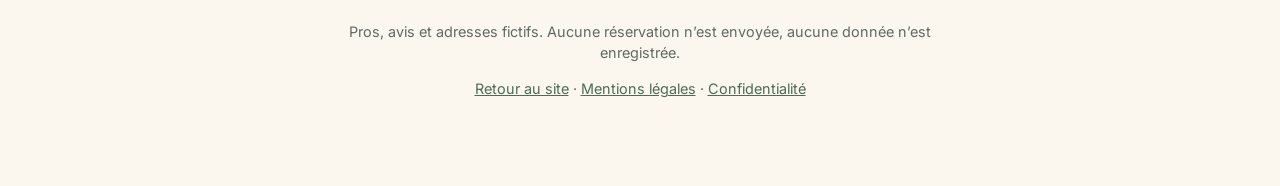
==== commit 0f88e5a3: "SITE-2 : formule « en test, gratuit pendant le test, places limitées » et « à créer en quelques minu" ====
--- a/demo/index.html
+++ b/demo/index.html
@@ -75,7 +75,7 @@
     <a class="ex" href="olive/index.html"><div class="apercu brin"><b>Sauge &amp; Nacre</b></div>
       <div class="txt"><strong>Naturel et minimaliste</strong><span>Nantes · uniquement chez elle · manucure russe, soins</span><em>Voir la page →</em></div></a>
   </div>
-  <div class="pro"><b>Vous voulez la vôtre ?</b><p>Planélia est en test : quelques places sont ouvertes pour l’essayer gratuitement. Votre page à votre image, prête en quelques minutes.</p><a class="go" href="https://rdv.planelia.fr/pro/?creer" rel="noopener">Tester gratuitement</a><p class="mail"><a href="https://www.instagram.com/planelia.fr/" rel="noopener">ou nous écrire sur Instagram</a></p><p class="mail">ou par e-mail : <a href="mailto:contact@planelia.fr">contact@planelia.fr</a></p></div>
+  <div class="pro"><b>Vous voulez la vôtre ?</b><p>Planélia est en test, gratuit pendant le test, places limitées. Votre page à votre image, à créer en quelques minutes.</p><a class="go" href="https://rdv.planelia.fr/pro/?creer" rel="noopener">Tester gratuitement</a><p class="mail"><a href="https://www.instagram.com/planelia.fr/" rel="noopener">ou nous écrire sur Instagram</a></p><p class="mail">ou par e-mail : <a href="mailto:contact@planelia.fr">contact@planelia.fr</a></p></div>
   <p class="note">Pros, avis et adresses fictifs. Aucune réservation n’est envoyée, aucune donnée n’est enregistrée.</p>
   <p class="note"><a href="../index.html">Retour au site</a> · <a href="../mentions-legales.html">Mentions légales</a> · <a href="../confidentialite.html">Confidentialité</a></p>
 </main>
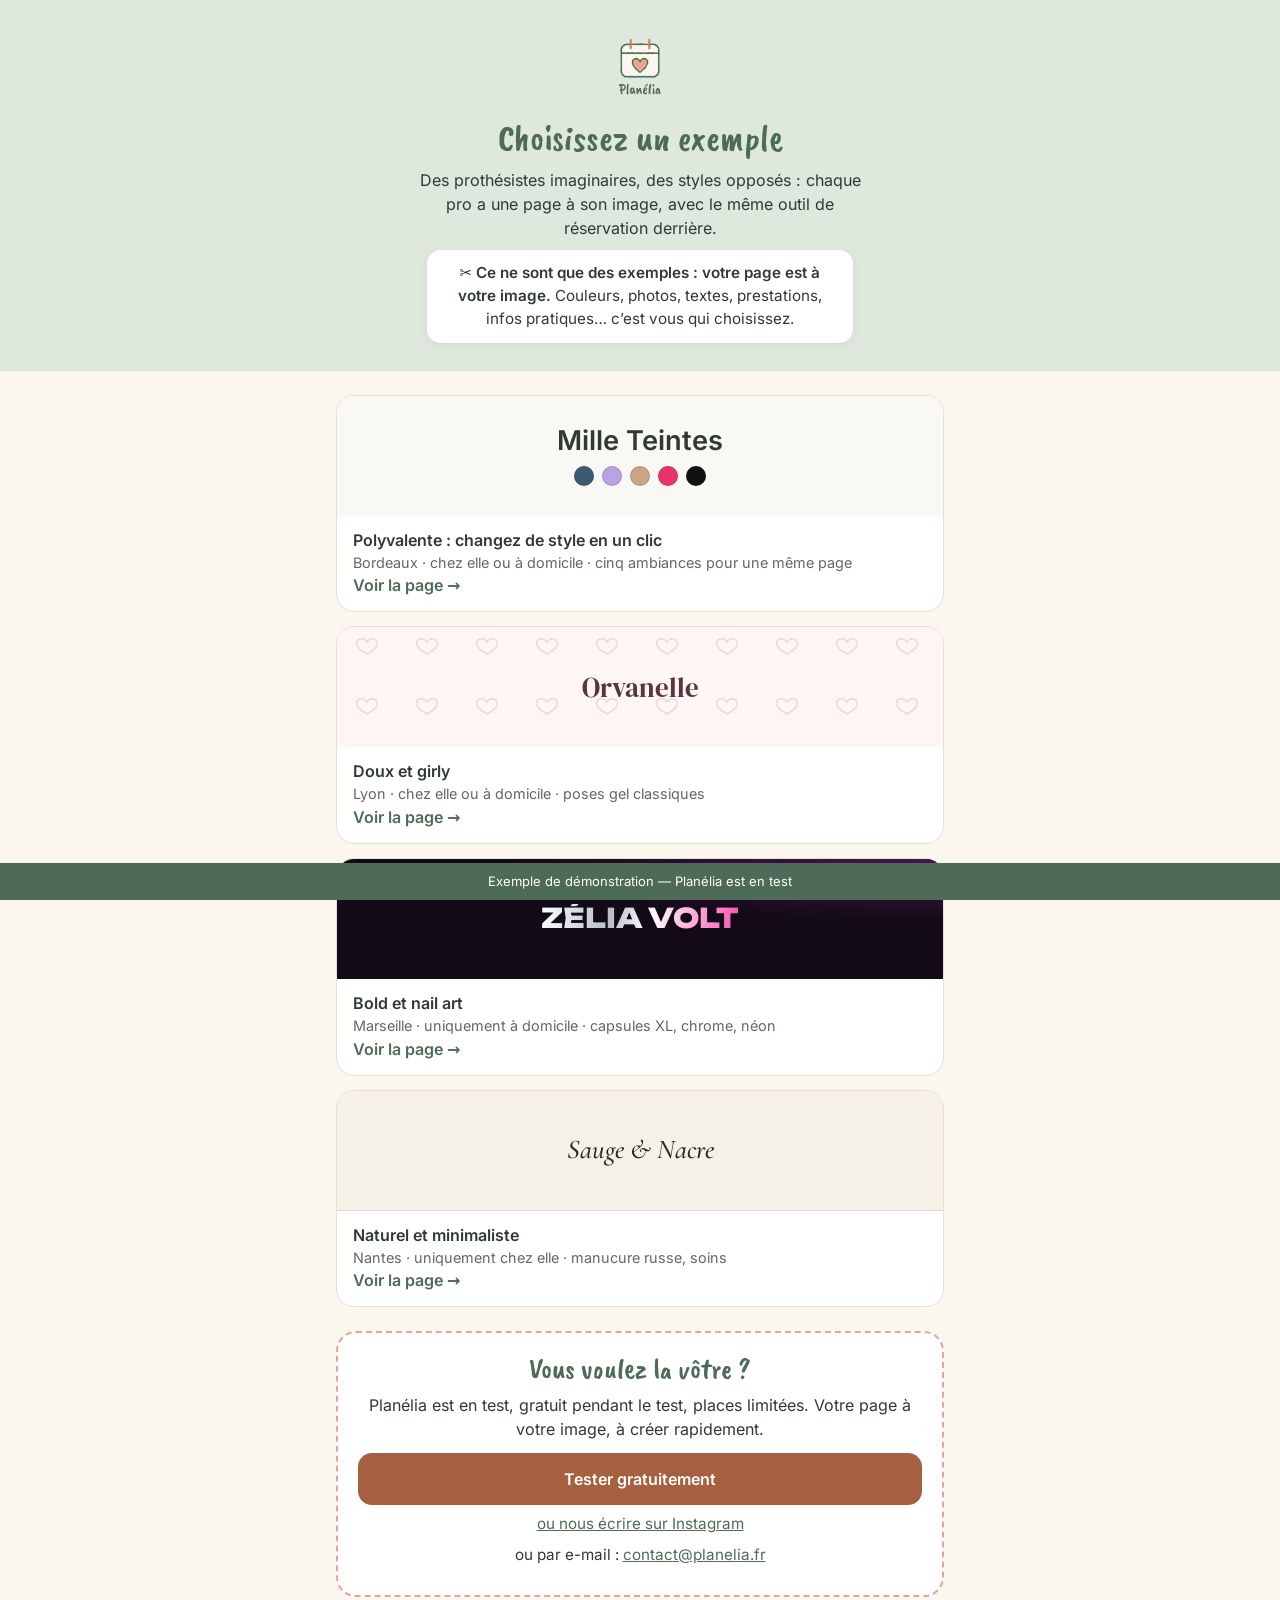
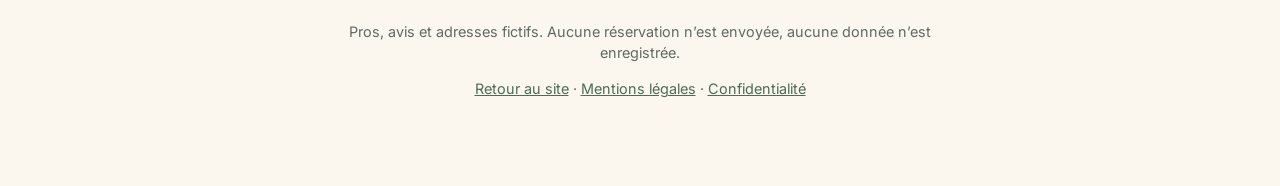
==== commit 5b064ff1: "SITE-2 : « rapidement » au lieu de « en quelques minutes » tant que la création n'est pas chronométr" ====
--- a/demo/index.html
+++ b/demo/index.html
@@ -75,7 +75,7 @@
     <a class="ex" href="olive/index.html"><div class="apercu brin"><b>Sauge &amp; Nacre</b></div>
       <div class="txt"><strong>Naturel et minimaliste</strong><span>Nantes · uniquement chez elle · manucure russe, soins</span><em>Voir la page →</em></div></a>
   </div>
-  <div class="pro"><b>Vous voulez la vôtre ?</b><p>Planélia est en test, gratuit pendant le test, places limitées. Votre page à votre image, à créer en quelques minutes.</p><a class="go" href="https://rdv.planelia.fr/pro/?creer" rel="noopener">Tester gratuitement</a><p class="mail"><a href="https://www.instagram.com/planelia.fr/" rel="noopener">ou nous écrire sur Instagram</a></p><p class="mail">ou par e-mail : <a href="mailto:contact@planelia.fr">contact@planelia.fr</a></p></div>
+  <div class="pro"><b>Vous voulez la vôtre ?</b><p>Planélia est en test, gratuit pendant le test, places limitées. Votre page à votre image, à créer rapidement.</p><a class="go" href="https://rdv.planelia.fr/pro/?creer" rel="noopener">Tester gratuitement</a><p class="mail"><a href="https://www.instagram.com/planelia.fr/" rel="noopener">ou nous écrire sur Instagram</a></p><p class="mail">ou par e-mail : <a href="mailto:contact@planelia.fr">contact@planelia.fr</a></p></div>
   <p class="note">Pros, avis et adresses fictifs. Aucune réservation n’est envoyée, aucune donnée n’est enregistrée.</p>
   <p class="note"><a href="../index.html">Retour au site</a> · <a href="../mentions-legales.html">Mentions légales</a> · <a href="../confidentialite.html">Confidentialité</a></p>
 </main>
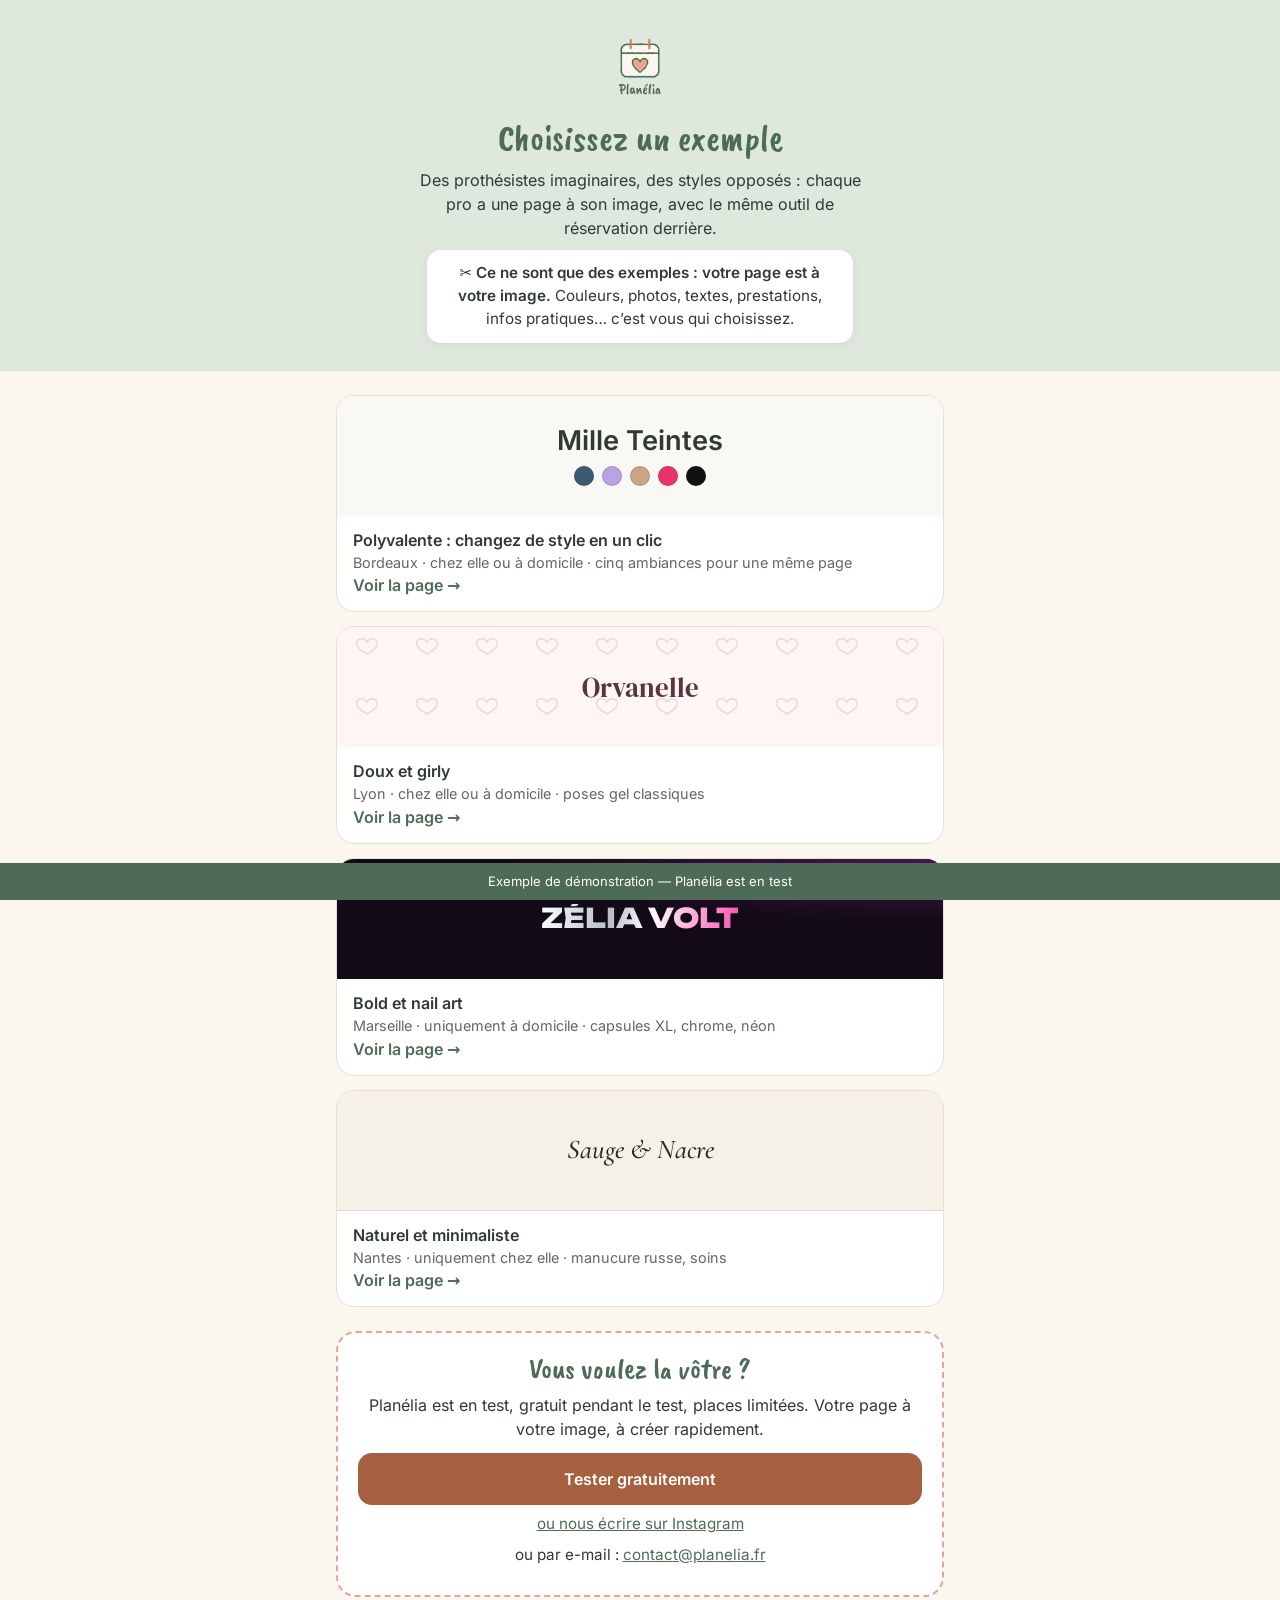
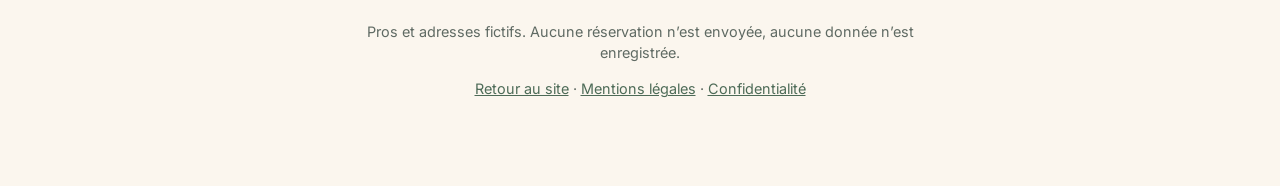
==== commit 70d45ba9: "Accueil : mot de Renzo, titre domicile, parcours « Je veux une place », plus d'avis d'exemple sur le" ====
--- a/demo/index.html
+++ b/demo/index.html
@@ -76,7 +76,7 @@
       <div class="txt"><strong>Naturel et minimaliste</strong><span>Nantes · uniquement chez elle · manucure russe, soins</span><em>Voir la page →</em></div></a>
   </div>
   <div class="pro"><b>Vous voulez la vôtre ?</b><p>Planélia est en test, gratuit pendant le test, places limitées. Votre page à votre image, à créer rapidement.</p><a class="go" href="https://rdv.planelia.fr/pro/?creer" rel="noopener">Tester gratuitement</a><p class="mail"><a href="https://www.instagram.com/planelia.fr/" rel="noopener">ou nous écrire sur Instagram</a></p><p class="mail">ou par e-mail : <a href="mailto:contact@planelia.fr">contact@planelia.fr</a></p></div>
-  <p class="note">Pros, avis et adresses fictifs. Aucune réservation n’est envoyée, aucune donnée n’est enregistrée.</p>
+  <p class="note">Pros et adresses fictifs. Aucune réservation n’est envoyée, aucune donnée n’est enregistrée.</p>
   <p class="note"><a href="../index.html">Retour au site</a> · <a href="../mentions-legales.html">Mentions légales</a> · <a href="../confidentialite.html">Confidentialité</a></p>
 </main>
 <div class="bandeau">Exemple de démonstration — Planélia est en test</div>
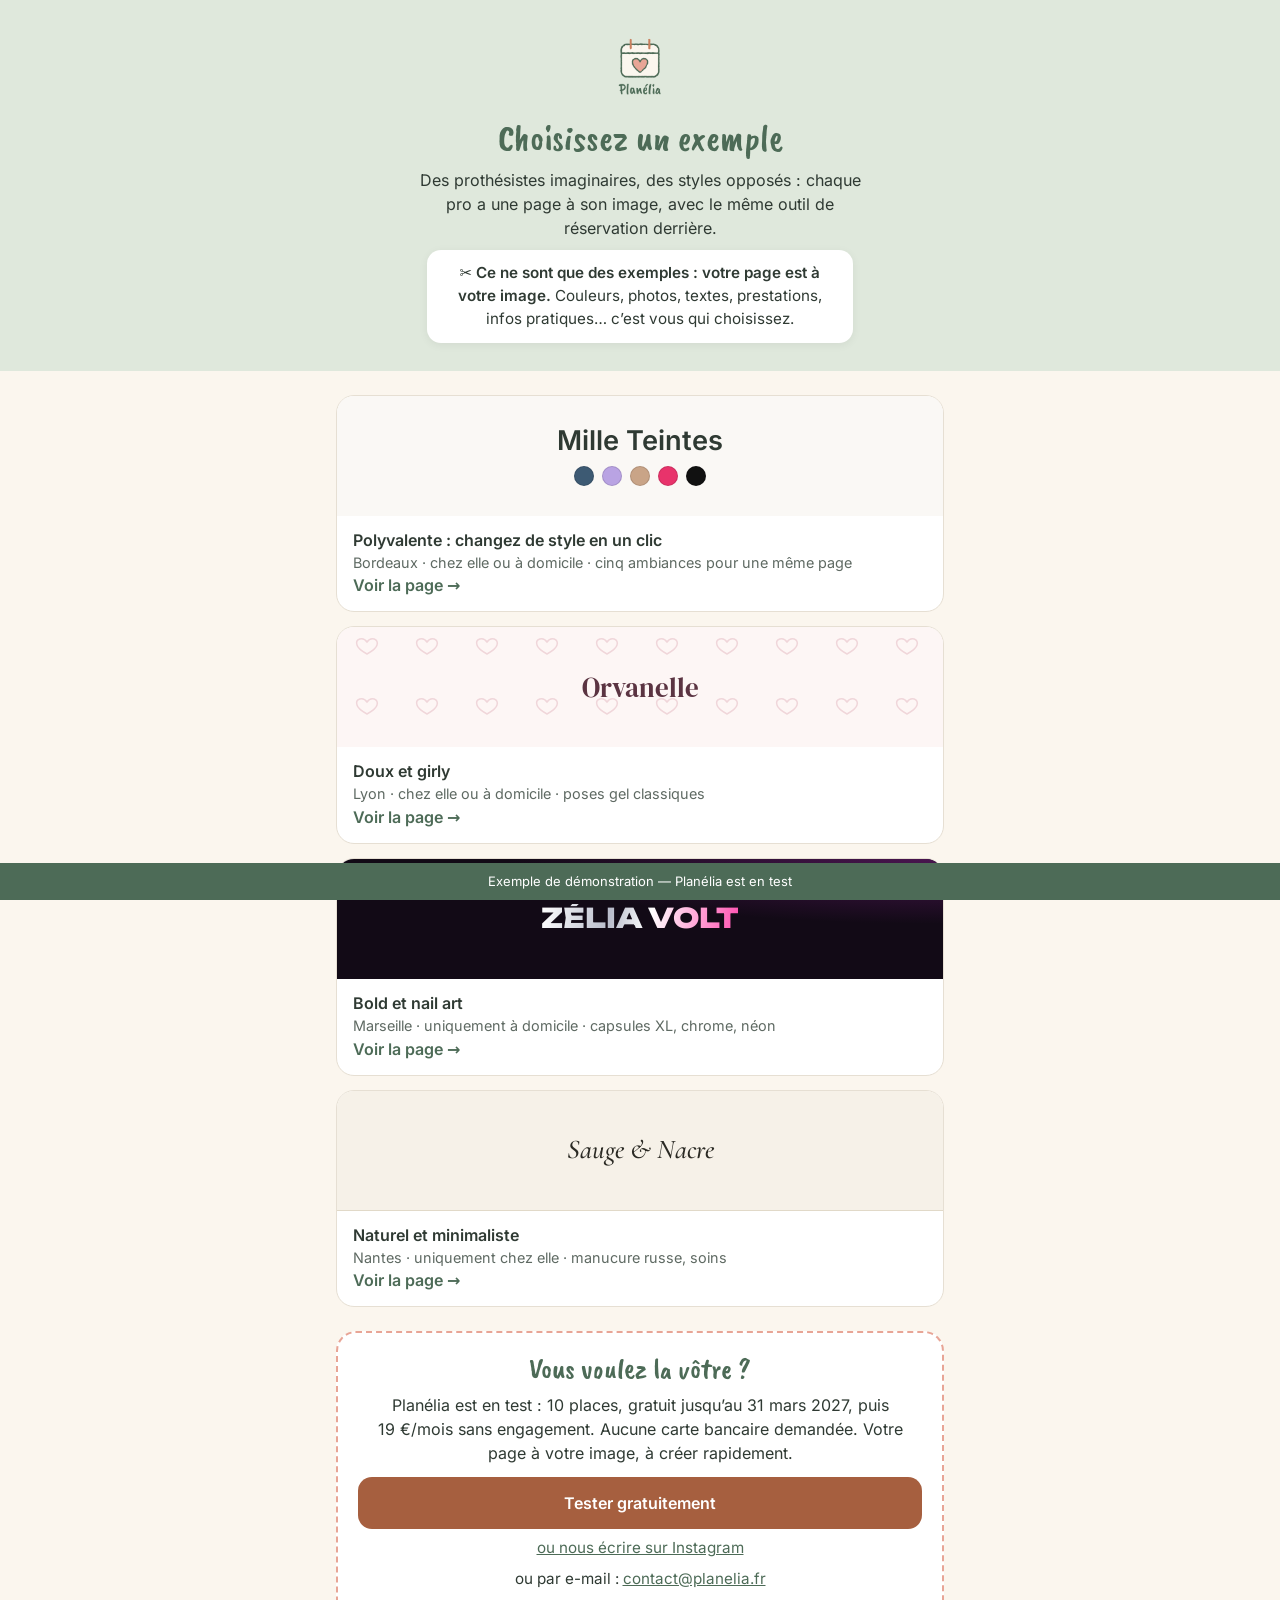
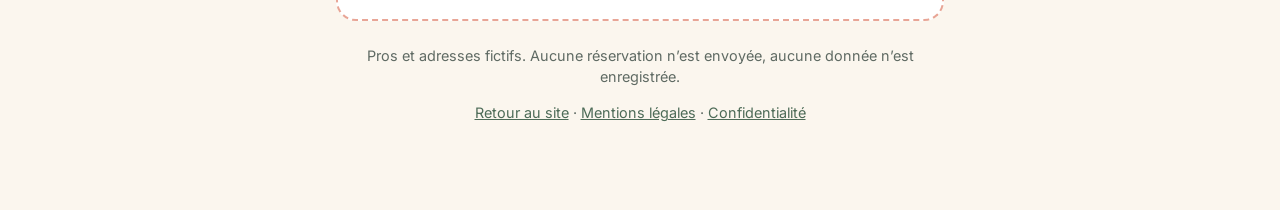
==== commit d7b865a8: "Accueil : prix unique (gratuit jusqu'au 31/03/2027 puis 19 €/mois), quoi envoyer sous le bouton, Ins" ====
--- a/demo/index.html
+++ b/demo/index.html
@@ -75,7 +75,7 @@
     <a class="ex" href="olive/index.html"><div class="apercu brin"><b>Sauge &amp; Nacre</b></div>
       <div class="txt"><strong>Naturel et minimaliste</strong><span>Nantes · uniquement chez elle · manucure russe, soins</span><em>Voir la page →</em></div></a>
   </div>
-  <div class="pro"><b>Vous voulez la vôtre ?</b><p>Planélia est en test, gratuit pendant le test, places limitées. Votre page à votre image, à créer rapidement.</p><a class="go" href="https://rdv.planelia.fr/pro/?creer" rel="noopener">Tester gratuitement</a><p class="mail"><a href="https://www.instagram.com/planelia.fr/" rel="noopener">ou nous écrire sur Instagram</a></p><p class="mail">ou par e-mail : <a href="mailto:contact@planelia.fr">contact@planelia.fr</a></p></div>
+  <div class="pro"><b>Vous voulez la vôtre ?</b><p>Planélia est en test : 10 places, gratuit jusqu’au 31 mars 2027, puis 19&nbsp;€/mois sans engagement. Aucune carte bancaire demandée. Votre page à votre image, à créer rapidement.</p><a class="go" href="https://rdv.planelia.fr/pro/?creer" rel="noopener">Tester gratuitement</a><p class="mail"><a href="https://www.instagram.com/planelia.fr/" rel="noopener">ou nous écrire sur Instagram</a></p><p class="mail">ou par e-mail : <a href="mailto:contact@planelia.fr">contact@planelia.fr</a></p></div>
   <p class="note">Pros et adresses fictifs. Aucune réservation n’est envoyée, aucune donnée n’est enregistrée.</p>
   <p class="note"><a href="../index.html">Retour au site</a> · <a href="../mentions-legales.html">Mentions légales</a> · <a href="../confidentialite.html">Confidentialité</a></p>
 </main>
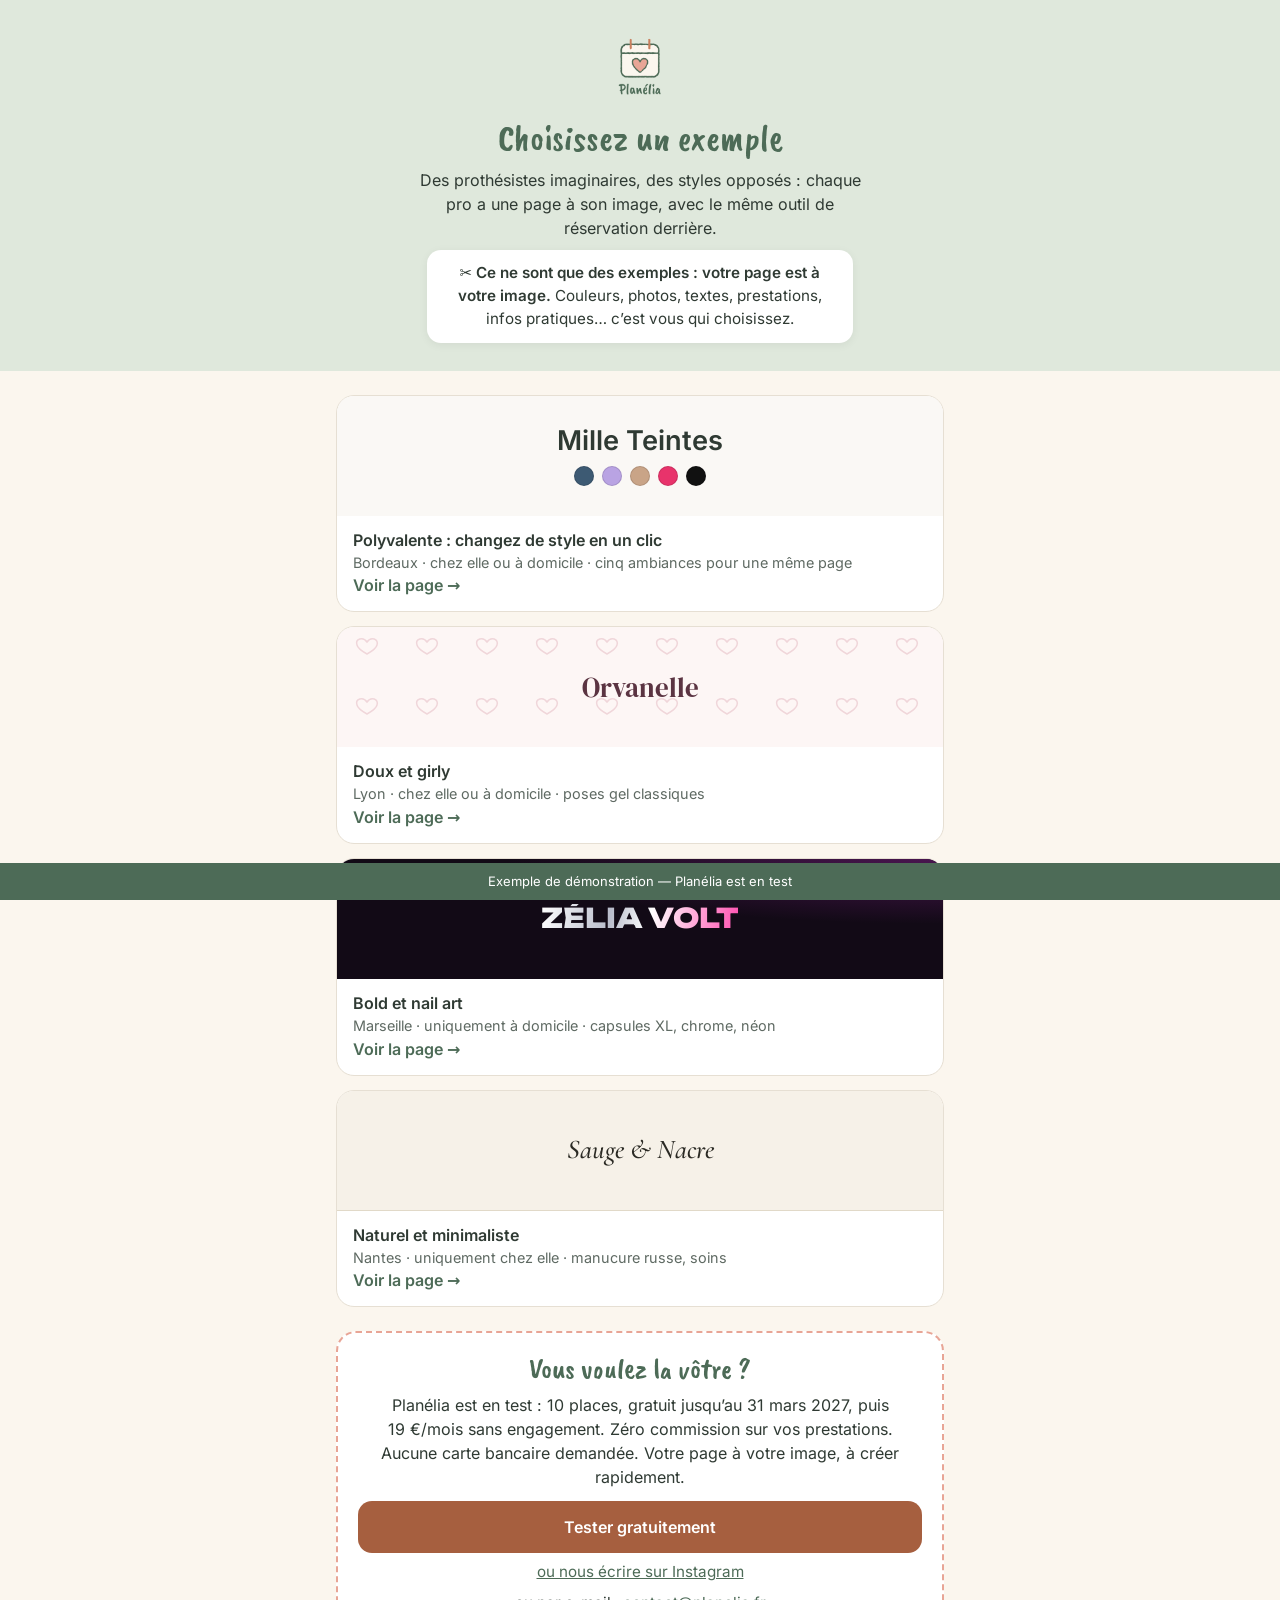
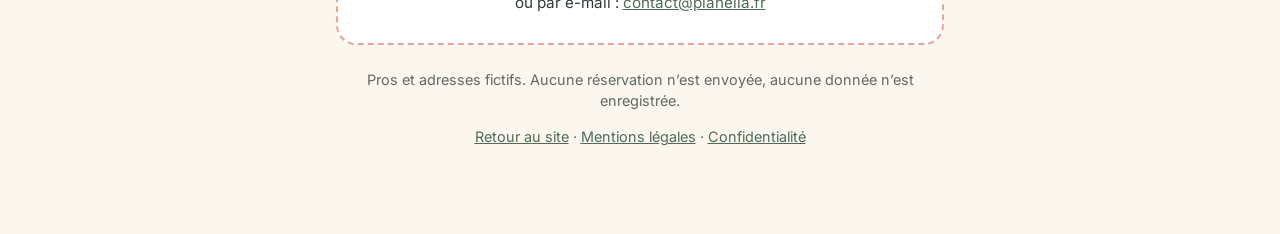
==== commit dc1638db: "Phrase de prix : « Zéro commission sur vos prestations. » (accueil, démo, 4 guides) + FAQ « Oui, en " ====
--- a/demo/index.html
+++ b/demo/index.html
@@ -75,7 +75,7 @@
     <a class="ex" href="olive/index.html"><div class="apercu brin"><b>Sauge &amp; Nacre</b></div>
       <div class="txt"><strong>Naturel et minimaliste</strong><span>Nantes · uniquement chez elle · manucure russe, soins</span><em>Voir la page →</em></div></a>
   </div>
-  <div class="pro"><b>Vous voulez la vôtre ?</b><p>Planélia est en test : 10 places, gratuit jusqu’au 31 mars 2027, puis 19&nbsp;€/mois sans engagement. Aucune carte bancaire demandée. Votre page à votre image, à créer rapidement.</p><a class="go" href="https://rdv.planelia.fr/pro/?creer" rel="noopener">Tester gratuitement</a><p class="mail"><a href="https://www.instagram.com/planelia.fr/" rel="noopener">ou nous écrire sur Instagram</a></p><p class="mail">ou par e-mail : <a href="mailto:contact@planelia.fr">contact@planelia.fr</a></p></div>
+  <div class="pro"><b>Vous voulez la vôtre ?</b><p>Planélia est en test : 10 places, gratuit jusqu’au 31 mars 2027, puis 19&nbsp;€/mois sans engagement. Zéro commission sur vos prestations. Aucune carte bancaire demandée. Votre page à votre image, à créer rapidement.</p><a class="go" href="https://rdv.planelia.fr/pro/?creer" rel="noopener">Tester gratuitement</a><p class="mail"><a href="https://www.instagram.com/planelia.fr/" rel="noopener">ou nous écrire sur Instagram</a></p><p class="mail">ou par e-mail : <a href="mailto:contact@planelia.fr">contact@planelia.fr</a></p></div>
   <p class="note">Pros et adresses fictifs. Aucune réservation n’est envoyée, aucune donnée n’est enregistrée.</p>
   <p class="note"><a href="../index.html">Retour au site</a> · <a href="../mentions-legales.html">Mentions légales</a> · <a href="../confidentialite.html">Confidentialité</a></p>
 </main>
